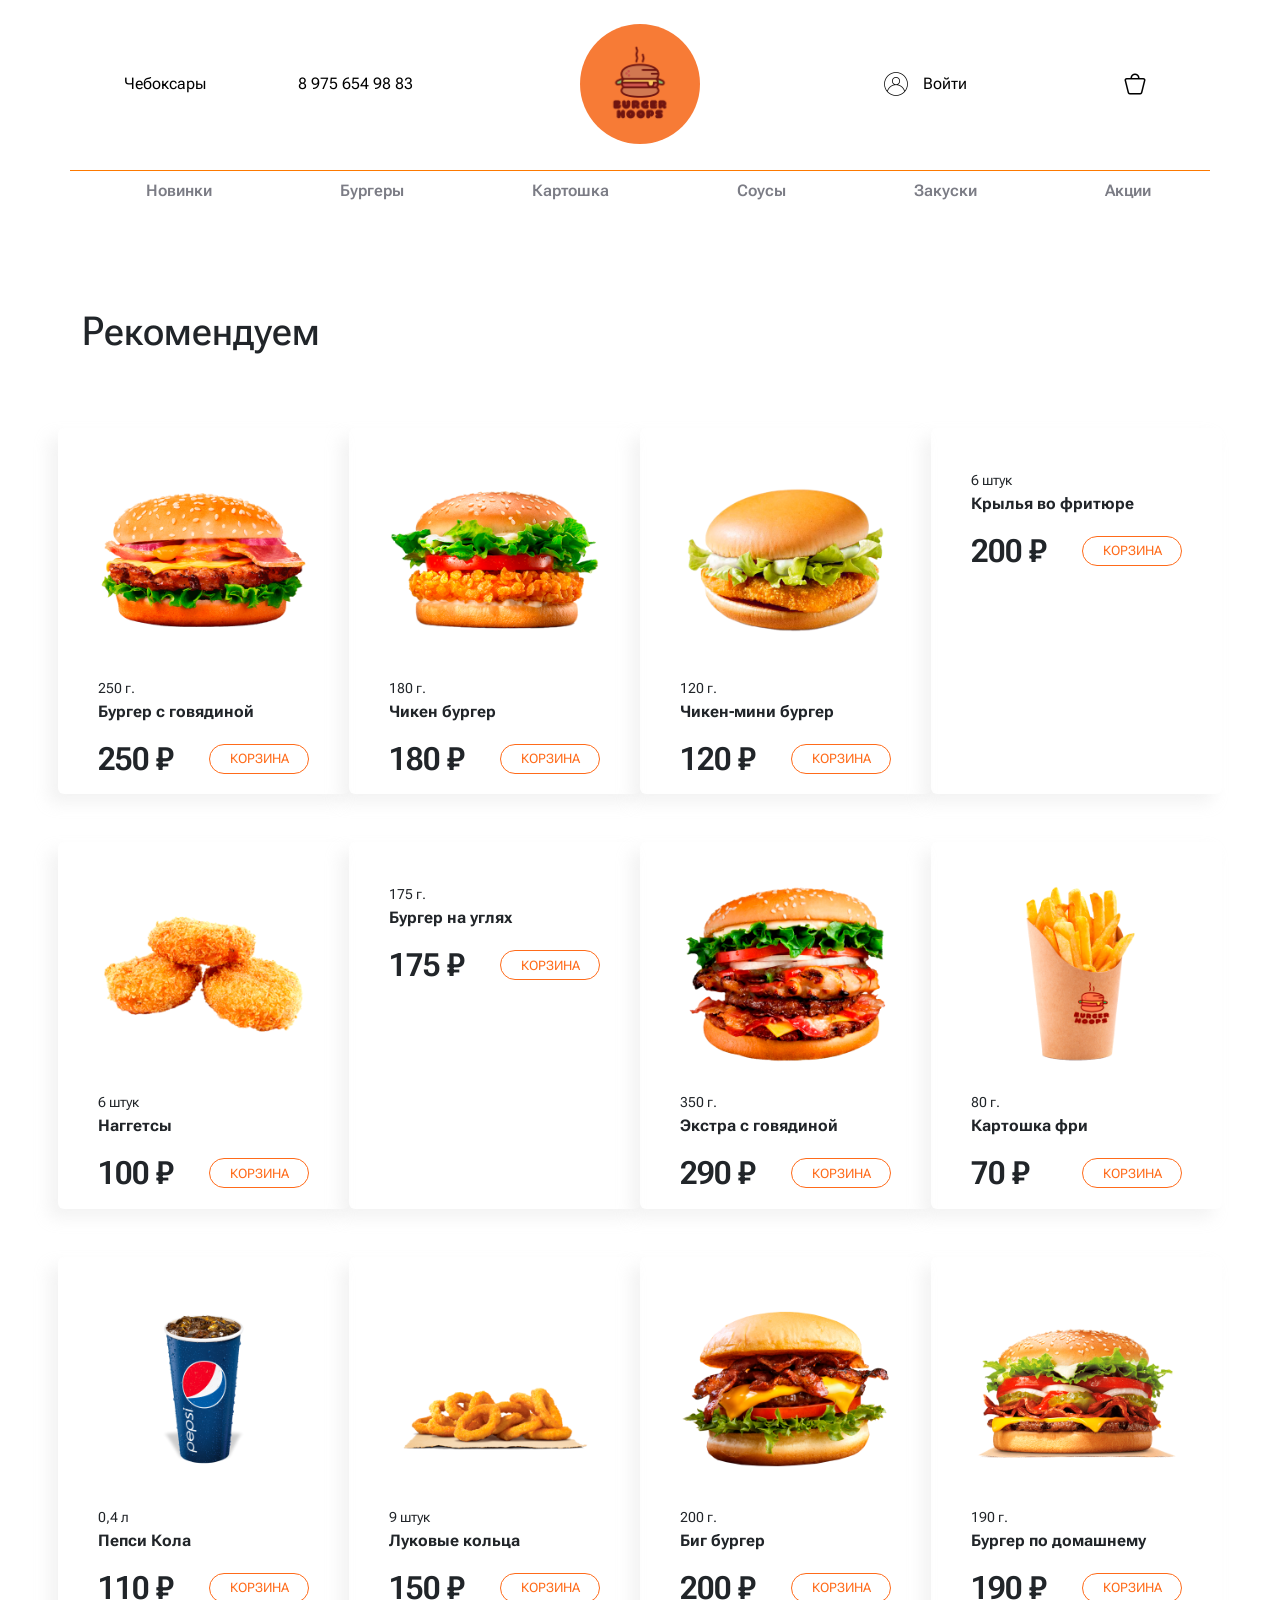
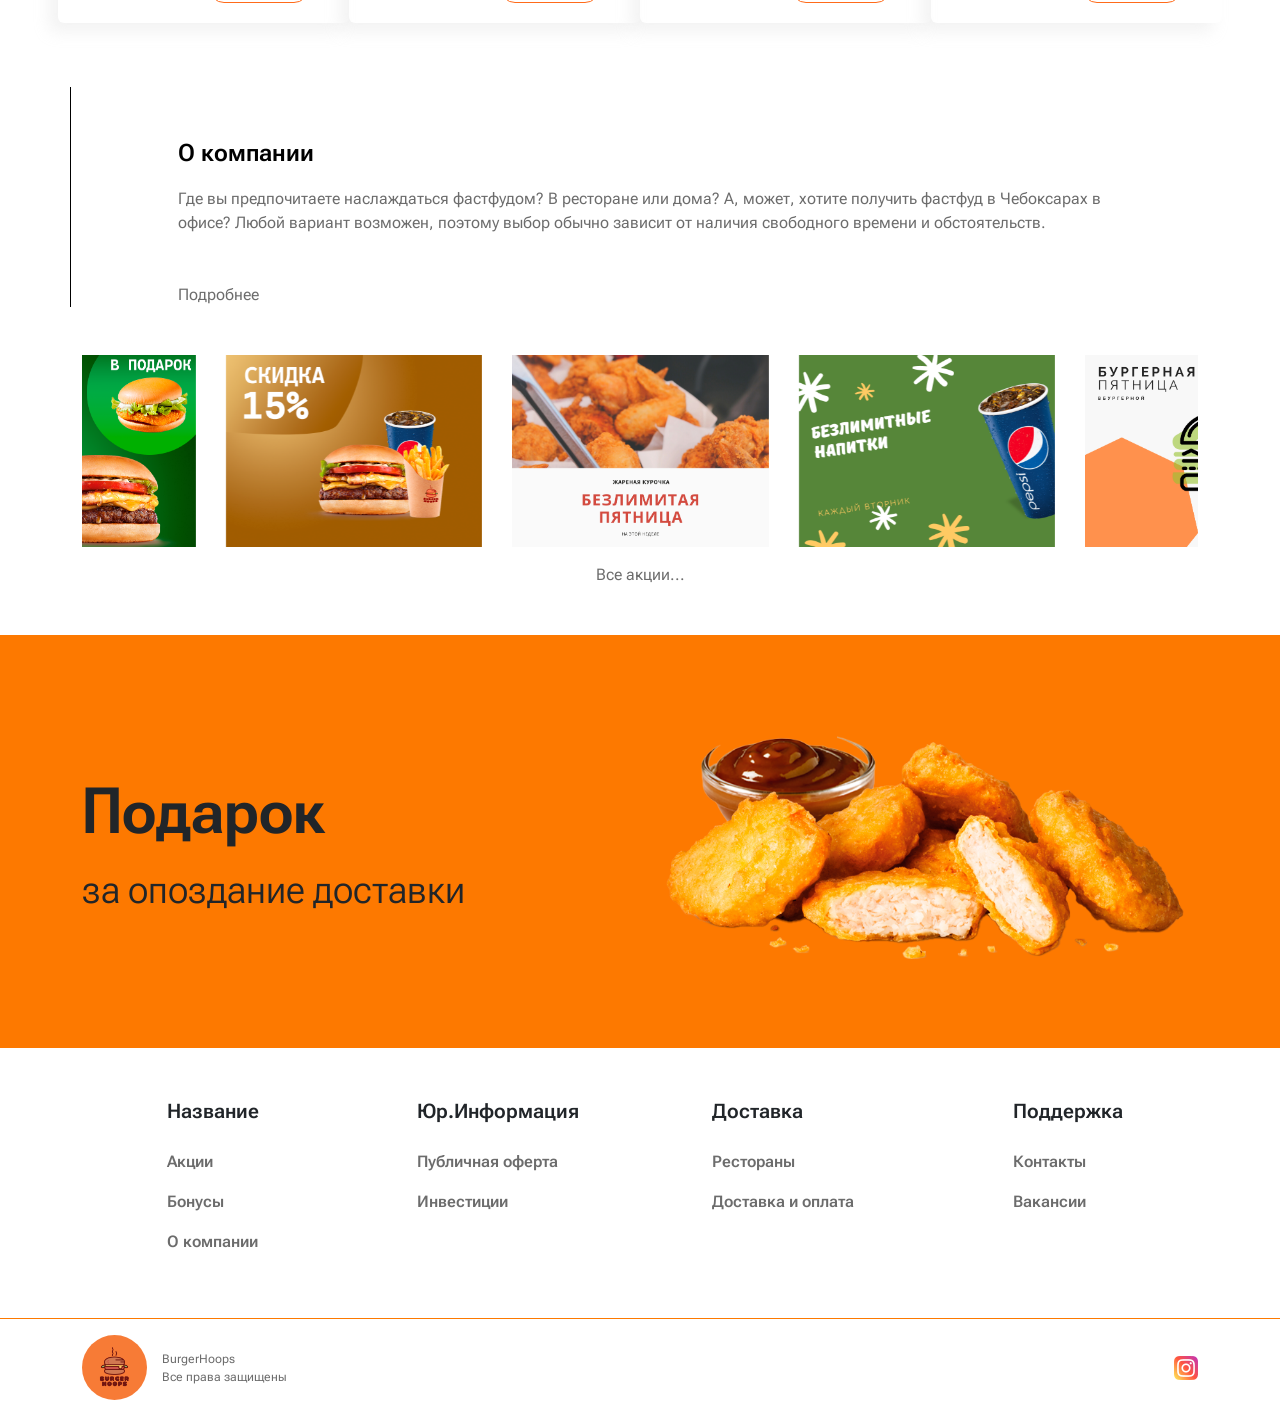
==== index.html @ cc615920 "Add files via upload" ====
<!DOCTYPE html>
<html lang="ru">
<head>
    <meta charset="UTF-8">
    <meta http-equiv="X-UA-Compatible" content="IE=edge">
    <link rel="icon" href="img/favicon.ico" type="image/x-icon">
    <meta name="viewport" content="width=device-width, initial-scale=1.0">
    <link href="https://cdn.jsdelivr.net/npm/bootstrap@5.0.1/dist/css/bootstrap.min.css" rel="stylesheet"> 
    <script src="https://cdn.jsdelivr.net/npm/@popperjs/core@2.9.2/dist/umd/popper.min.js" integrity="sha384-IQsoLXl5PILFhosVNubq5LC7Qb9DXgDA9i+tQ8Zj3iwWAwPtgFTxbJ8NT4GN1R8p" crossorigin="anonymous"></script>
    <script src="https://cdn.jsdelivr.net/npm/bootstrap@5.0.1/dist/js/bootstrap.min.js" integrity="sha384-Atwg2Pkwv9vp0ygtn1JAojH0nYbwNJLPhwyoVbhoPwBhjQPR5VtM2+xf0Uwh9KtT" crossorigin="anonymous"></script> 
    <link rel="stylesheet" href="style/style.css">
    <script defer src="/examples/libs/dragscroll/dragscroll.js"></script>
    <script src="script/script.js"></script>
    <link rel="preconnect" href="https://fonts.googleapis.com">
    <link rel="preconnect" href="https://fonts.gstatic.com" crossorigin>
    <link href="https://fonts.googleapis.com/css2?family=Roboto+Flex:opsz,wdth,wght,GRAD,XTRA,YOPQ,YTAS,YTDE,YTFI,YTLC,YTUC@8..144,60.2,388,-158,456,85,649,-143,664,448,569&display=swap" rel="stylesheet">
    <title>BurgerHoops</title>
</head>
<body>
      <div class="hamburger-menu">
        <input id="menu__toggle" type="checkbox" />
        <label class="menu__btn" for="menu__toggle">
          <span></span>
        </label>
        <ul class="menu__box">
          <li><a class="menu__item vi" href="#" data-bs-toggle="modal" data-bs-target="#exampleModal1">Войти</a></li>
          <li><a class="menu__item mu" href="page/menu.html">Меню</a></li>
          <li><a class="menu__item ai" href="page/stock.html">Акции</a></li>
          <li><a class="menu__item bi" href="page/bonuse.html">Бонусы</a></li>
          <li><a class="menu__item da" href="page/delivery.html">Доставка</a></li>
          <li><a class="menu__item ki" href="page/about.html">О компании</a></li>
        </ul>
      </div>

      <div class="modal fade" id="exampleModal1" tabindex="-1" aria-hidden="true">
        <div class="modal-dialog modal-dialog-centered">
          <div class="modal-content">
            <div class="modal-header">
              <button type="button" class="btn-close" data-bs-dismiss="modal" aria-label="Close"></button>
            </div>
            <div class="modal-body">
              <div style="text-align: center; padding-bottom: 3%;"><span style="font-size: 26px; font-weight: bold;">Укажи номер телефона</span>
              <p style="font-size: 16px; color:#6C6C6C;">Чтобы войти или зарегистрироваться</p></div>
                <div style="display: flex; flex-direction: column; justify-content: flex-start;">
                  <div style="padding-bottom: 3%;"><input type="text" class="form-control" placeholder="Номер телефона">
                  <div class="form-text" style="font-weight: 500; color: rgb(158, 158, 158); text-align: center;">Тебе будет отправлен код подтверждения</div></div>
                  <div style="padding-bottom: 3%;"><input type="text" class="form-control" placeholder="Промокод друга"></div>
                  <div><input type="checkbox" class="form-check-input text-center">
                  <span style="font-size: 12px; color:#6C6C6C;"> Нажимая «Получить код», ты соглашаешься с <a href="#" class="check">Условиями использования,</a><br>
                  <a href="#" class="check"> Правилами обработки персональных данных</a> и<a href="#" class="check"> Условиями программы<br> лояльности</a></span></div>
                </div>
            </div>
            <div class="modal-footer">
              <button class="auth__button">Получить код</button>
            </div>
          </div>
        </div>
      </div>

      <div class="container h-menu">
        <div class="row align-items-center">
          <div class="col-lg-2 h-lg"><span class="h"><a href="#" class="hd-d hd">Чебоксары</a></span></div>
          <div class="col-lg-2 col-1 h-lg"><span class="h hd"><a href="#" style="color:black">8 975 654 98 83</a></span></div>
          <div class="col-lg-4 col-4 h-lg"><img src="img/Лого.png" class="h-logo" alt=""></div>
          <div class="col-lg-2 col-1 h-lg"><div class="icon h"><span class="hd"><a href="#" data-bs-toggle="modal" data-bs-target="#exampleModal" style="color:black">Войти</a></span></div></div>
          <div class="col-lg-2 col-6 h-lg"><div class="cart"><a href="page/cart.html"><img src="img/cart.png" alt="Корзина"></a></div></div>
        </div>
      </div>

      <div class="modal fade" id="exampleModal" tabindex="-1" aria-hidden="true">
        <div class="modal-dialog modal-dialog-centered">
          <div class="modal-content">
            <div class="modal-header">
              <button type="button" class="btn-close" data-bs-dismiss="modal" aria-label="Close"></button>
            </div>
            <div class="modal-body">
              <div style="text-align: center; padding-bottom: 3%;"><span style="font-size: 26px; font-weight: bold;">Укажи номер телефона</span>
              <p style="font-size: 16px; color:#6C6C6C;">Чтобы войти или зарегистрироваться</p></div>
                <div style="display: flex; flex-direction: column; justify-content: flex-start;">
                  <div style="padding-bottom: 3%;"><input type="text" class="form-control" placeholder="Номер телефона">
                  <div class="form-text" style="font-weight: 500; color: rgb(158, 158, 158); text-align: center;">Тебе будет отправлен код подтверждения</div></div>
                  <div style="padding-bottom: 3%;"><input type="text" class="form-control" placeholder="Промокод друга"></div>
                  <div class="checkbox"><input type="checkbox" class="form-check-input text-center">
                  <span style="font-size: 12px; color:#6C6C6C;"> Нажимая «Получить код», ты соглашаешься с <a href="#" class="check">Условиями использования,</a><br>
                  <a href="#" class="check"> Правилами обработки персональных данных</a> и<a href="#" class="check"> Условиями программы<br> лояльности</a></span></div>
                </div>
            </div>
            <div class="modal-footer">
              <button class="auth__button">Получить код</button>
            </div>
          </div>
        </div>
      </div>

      <div class="container ">
        <div class="nav-scroller">
          <nav class="nav-scroller__items dragscroll">
            <a class="nav-scroller__item" href="page/menu.html"><span class="nvig-menu">Новинки</span></a>
            <a class="nav-scroller__item" href="page/burgers.html"><span class="nvig-menu">Бургеры</span></a>
            <a class="nav-scroller__item" href="page/potato.html"><span class="nvig-menu">Картошка</span></a>
            <a class="nav-scroller__item" href="#"><span class="nvig-menu">Соусы</span></a>
            <a class="nav-scroller__item" href="page/snacks.html"><span class="nvig-menu">Закуски</span></a>
            <a class="nav-scroller__item" href="page/stock.html"><span class="nvig-menu">Акции</span></a>
            <a class="nav-scroller__item" href="page/bonuse.html"><span class="nvig-menu">Бонусы</span></a>
          </nav>
        </div>
      </div>

      <div class="container-fluid pt-5">
        <div class="owl-carousel owl-theme">
          <div class="item"><img src="img/слайдер1.png" alt=""></div>
          <div class="item"><img src="img/слайдер2.png" alt=""></div>
          <div class="item"><img src="img/слайдер3.png" alt=""></div>
        </div>
      </div>

      <div class="container pt-5">
        <div class="row">
          <div class="col-lg-12"><h1>Рекомендуем</h1></div>  
        </div>
      </div>
      
      <div class="container">
        <div class="row">
            <div class="container my-5 py-3">
                <div class="row g-lg-5 g-md-5 g-sm-5 g-5">
                    <div class="col-xl-3 col-lg-4 col-md-6 col-sm-6 sh rounded">
                        <div class="p-3 bg-white w-100 h-100">
                            <img src="img/бургер2.png" class="img-menu" alt="">
                            <div>
                              <div>
                                <span class="card-weight">250 г.</span>
                                <p class="card-name">Бургер с говядиной</p>
                              </div>
                              <div class="card-footer-pc">
                                <div><h2 class="card-price">250 ₽</h2></div>
                                <div><button class="basic__button">Корзина</button></div>
                              </div>
                            </div>
                        </div>
                    </div>
                    <div class="col-xl-3 col-lg-4 col-md-6 col-sm-6 sh rounded">
                        <div class="p-3 bg-white w-100 h-100">
                            <img src="img/бургер3.png" class="img-menu" alt="">
                            <div>
                              <div>
                                <span class="card-weight">180 г.</span>
                                <p class="card-name">Чикен бургер</p>
                              </div>
                              <div class="card-footer-pc">
                                <div><h2 class="card-price">180 ₽</h2></div>
                                <div><button class="basic__button">Корзина</button></div>
                              </div>
                            </div>
                        </div>
                    </div>
                    <div class="col-xl-3 col-lg-4 col-md-6 col-sm-6 sh rounded">
                        <div class="p-3 bg-white w-100 h-100">
                            <img src="img/бургер5.png" class="img-menu" alt="">
                            <div>
                              <div>
                                <span class="card-weight">120 г.</span>
                                <p class="card-name">Чикен-мини бургер</p>
                              </div>
                              <div class="card-footer-pc">
                                <div><h2 class="card-price">120 ₽</h2></div>
                                <div><button class="basic__button">Корзина</button></div>
                              </div>
                            </div>
                        </div>
                    </div>
                    <div class="col-xl-3 col-lg-4 col-md-6 col-sm-6 sh rounded">
                      <div class="p-3 bg-white w-100 h-100">
                          <img src="img/курица.png" class="img-menu" alt="">
                          <div>
                            <div>
                              <span class="card-weight">6 штук</span>
                              <p class="card-name">Крылья во фритюре</p>
                            </div>
                            <div class="card-footer-pc">
                              <div><h2 class="card-price">200 ₽</h2></div>
                              <div><button class="basic__button">Корзина</button></div>
                            </div>
                          </div>
                      </div>
                    </div>
                    <div class="col-xl-3 col-lg-4 col-md-6 col-sm-6 sh rounded">
                      <div class="p-3 bg-white w-100 h-100">
                          <img src="img/наггетсы.png" class="img-menu" alt="">
                          <div>
                            <div>
                              <span class="card-weight">6 штук</span>
                              <p class="card-name">Наггетсы</p>
                            </div>
                            <div class="card-footer-pc">
                              <div><h2 class="card-price">100 ₽</h2></div>
                              <div><button class="basic__button">Корзина</button></div>
                            </div>
                          </div>
                      </div>
                    </div>
                    <div class="col-xl-3 col-lg-4 col-md-6 col-sm-6 sh rounded">
                      <div class="p-3 bg-white w-100 h-100">
                          <img src="img/бургер4.png" class="img-menu" alt="">
                          <div>
                            <div>
                              <span class="card-weight">175 г.</span>
                              <p class="card-name">Бургер на углях</p>
                            </div>
                            <div class="card-footer-pc">
                              <div><h2 class="card-price">175 ₽</h2></div>
                              <div><button class="basic__button">Корзина</button></div>
                            </div>
                          </div>
                      </div>
                    </div>
                    <div class="col-xl-3 col-lg-4 col-md-6 col-sm-6 sh rounded">
                      <div class="p-3 bg-white w-100 h-100">
                          <img src="img/бургер.png" class="img-menu" alt="">
                          <div>
                            <div>
                              <span class="card-weight">350 г.</span>
                              <p class="card-name">Экстра с говядиной</p>
                            </div>
                            <div class="card-footer-pc">
                              <div><h2 class="card-price">290 ₽</h2></div>
                              <div><button class="basic__button">Корзина</button></div>
                            </div>
                          </div>
                      </div>
                    </div>
                    <div class="col-xl-3 col-lg-4 col-md-6 col-sm-6 sh rounded">
                      <div class="p-3 bg-white w-100 h-100">
                          <img src="img/Картошкафри.png" class="img-menu" alt="">
                          <div>
                            <div>
                              <span class="card-weight">80 г.</span>
                              <p class="card-name">Картошка фри</p>
                            </div>
                            <div class="card-footer-pc">
                              <div><h2 class="card-price">70 ₽</h2></div>
                              <div><button class="basic__button">Корзина</button></div>
                            </div>
                          </div>
                      </div>
                    </div>
                    <div class="col-xl-3 col-lg-4 col-md-6 col-sm-6 sh rounded">
                      <div class="p-3 bg-white w-100 h-100">
                          <img src="img/Пепси.png" class="img-menu" alt= "">
                          <div>
                            <div>
                              <span class="card-weight">0,4 л</span>
                              <p class="card-name">Пепси Кола</p>
                            </div>
                            <div class="card-footer-pc">
                              <div><h2 class="card-price">110 ₽</h2></div>
                              <div><button class="basic__button">Корзина</button></div>
                            </div>
                          </div>
                      </div>
                    </div>
                    <div class="col-xl-3 col-lg-4 col-md-6 col-sm-6 sh rounded">
                      <div class="p-3 bg-white w-100 h-100">
                          <img src="img/Кольца.png" class="img-menu" alt="">
                          <div>
                            <div>
                              <span class="card-weight">9 штук</span>
                              <p class="card-name">Луковые кольца</p>
                            </div>
                            <div class="card-footer-pc">
                              <div><h2 class="card-price">150 ₽</h2></div>
                              <div><button class="basic__button">Корзина</button></div>
                            </div>
                          </div>
                      </div>
                    </div>
                    <div class="col-xl-3 col-lg-4 col-md-6 col-sm-6 sh rounded">
                      <div class="p-3 bg-white w-100 h-100">
                          <img src="img/Бургер7.png" class="img-menu" alt="">
                          <div>
                            <div>
                              <span class="card-weight">200 г.</span>
                              <p class="card-name">Биг бургер</p>
                            </div>
                            <div class="card-footer-pc">
                              <div><h2 class="card-price">200 ₽</h2></div>
                              <div><button class="basic__button">Корзина</button></div>
                            </div>
                          </div>
                      </div>
                    </div>
                    <div class="col-xl-3 col-lg-4 col-md-6 col-sm-6 sh rounded">
                      <div class="p-3 bg-white w-100 h-100">
                          <img src="img/Бургер6.png" class="img-menu" alt="">
                          <div>
                            <div>
                              <span class="card-weight">190 г.</span>
                              <p class="card-name">Бургер по домашнему</p>
                            </div>
                            <div class="card-footer-pc">
                              <div><h2 class="card-price">190 ₽</h2></div>
                              <div><button class="basic__button">Корзина</button></div>
                            </div>
                          </div>
                      </div>
                    </div>
                </div>
            </div>
        </div>
      </div>

      <div class="container pt-5 abl">
        <div class="row justify-content-center">
          <div class="col-lg-10 textbox" id="mytext">
            <p class="aboudhead">О компании</p>
            <p class="aboutus">Где вы предпочитаете наслаждаться фастфудом? В ресторане или дома? А, может, хотите получить фастфуд в Чебоксарах в офисе? 
            Любой вариант возможен, поэтому выбор обычно зависит от наличия свободного времени и обстоятельств.</p>
            
            <p class="aboutus">Всегда, когда нужно быстро доставить фастфуд домой или на рабочее место, организовать дружеские посиделки — придет на помощь BurgerHoops. 
            Наша сеть ресторанов покорила уже многие города и страны.</p>

            <p class="aboudhead">Сделать заказ в Чебоксарах – легко вместе с BurgerHoops</p>
            <p class="aboutus">Как оформить заказ? Схема простая:</p>
            <ul class="aboutus">
              <li>Добавить блюдо в корзину нажатием на кнопку «Хочу».</li>
              <li>Выбрать в корзине вариант доставки.</li>
              <li>Выбрать способ оплаты.</li>
              <li>Ввести промокод (при наличии).</li>
              <li>Добавить контактную информацию.</li>
            </ul>
            <p class="aboutus">После отправки заказа на номер гостя поступит смс-сообщение с подтверждением. В нем указывают время приезда курьера по адресу. Если у операторов возникают вопросы, они перезвонят для их уточнения.</p>

            <p class="aboudhead">Преимущества «BurgerHoops» в Чебоксарах</p>
            <p class="aboutus">Делая заказ у нас, вы получаете ряд преимуществ:</p>
            <ul class="aboutus">
            <li>Опытные повара – мы проводим обучение персонала. Повара осваивают технологию приготовления по рецептам нашего заведения, проходят практику под руководством наставника.</li>
            <li>Отбор продуктов – мы выбираем хорошие ингредиенты, которые позволяют готовить вкусные бургеры. Чтобы получить гарантию качества поставляемых продуктов, мы внимательно отбираем поставщиков.</li>  
            <li>Скорость работы – мы быстро обрабатываем заказ и столь же оперативно его привозим по адресу. Доставка в Чебоксарах оперативная, потому что курьеры стараются не задерживаться в пути. Мы не исключаем сложности на дорогах и форс-мажоры, но в большинстве случаев заказ клиенту мы привозим быстро.</li>
            <li>Преимущества стимулируют спрос. Клиенты, которые впервые делают заказ у нас, сразу оценивают выгоду от сотрудничества и возвращаются снова.</li>
            
            </ul>    
            <p class="aboudhead">Вопросы и ответы</p>
                    <p class="aboutus" style="padding-left: 3%;"> 1. Сколько стоит доставка по городу?</p>
              
                    <p class="aboutus">Стоимость доставки от 100 до 150 рублей (зависит от района). При заказе на 650 рублей, доставка бесплатная.</p>
              
                    <p class="aboutus" style="padding-left: 3%;"> 2. Вы работаете круглосуточно?</p>
              
                    <p class="aboutus">Нет. Мы работаем с 9:00 до 20:00. Принимаем заказы с самовывозом до 20:30.</p>
              
                    <p class="aboutus" style="padding-left: 3%;"> 3. Можно ли забрать заказ самостоятельно?</p>
              
                    <p class="aboutus">Да. Наш адрес: ул. Гражданская д. 105.</p>
              
                    <p class="aboutus" style="padding-left: 3%;"> 4. Как я могу оплатить?</p>
              
                    <p class="aboutus">Наличными, картами банка или онлайн при оформлении заказа на сайте.</p>
          </div>  
          
          <div class="col-lg-10 mt-5">
            <a href="#" onclick="document.getElementById('mytext').classList.add('opened'); return false;">Подробнее</a>
          </div>
        </div>
      </div>

      <div class="container mt-5">
        <div class="owl-carousel owl-theme">
          <div class="item"><img src="img/БЕЗЛИМИТАЯПЯТНИЦА-акция.png" alt=""></div>
          <div class="item"><img src="img/БезлИМИТНЫЕНАПИТКИ-акция.png" alt=""></div>
          <div class="item"><img src="img/Бургернаяпятница-акция.png" alt=""></div>
          <div class="item"><img src="img/Бургер+пепсиакция.png" alt=""></div>
          <div class="item"><img src="img/Колечки+фриакция.png" alt=""></div>
          <div class="item"><img src="img/Припокупке2бургеровподарокакция.png" alt=""></div>
          <div class="item"><img src="img/Комбоакция.png" alt=""></div>
      </div>
      <div class="row justify-content-center pt-3">
        <div class="col-lg-2" style="text-align:center"><a href="page/stock.html">Все акции...</a></div>
      </div>
      </div>

      <div class="container-fluid fluid-lg mt-5">
        <div class="container">
        <div class="row align-items-center">
          <div class="col-lg-6 col-md-8 col-sm-10 col-12 pr-b"><span class="pr-text">Подарок</span><br><span class="pr-desc">за опоздание доставки</span></div>
          <div class="col-lg-6 col-md-4 col-sm-10 col-12 text-center"><a href="#"><img src="img/Подарок.png" alt="Подарок" class="present"></a></div>
        </div>
        </div>
      </div>

      <div class="container mt-5">
        <div class="row row-cols-1 row-cols-sm-2 row-cols-md-2 row-cols-lg-4">
          <div class="ft-top">
            <div><div class="pb-4 footer-txt"><span>Название</span></div><div class="list"><p><a href="page/stock.html">Акции</a></p><p><a href="page/bonuse.html">Бонусы</a></p><p><a href="page/bonuse.html">О компании</a></p></div></div>
          </div>
          <div class="ft-top">
            <div><div class="pb-4 footer-txt"><span>Юр.Информация</span></div><div class="list"><p><a href="#">Публичная оферта</a></p><p><a href="#">Инвестиции</a></p></div></div>
          </div>
          <div class="ft-top">
            <div><div class="pb-4 footer-txt"><span>Доставка</span></div><div class="list"><p><a href="#">Рестораны</a></p><p><a href="page/delivery.html">Доставка и оплата</a></p></div></div>
          </div>
          <div class="ft-top">
            <div><div class="pb-4 footer-txt"><span>Поддержка</span></div><div class="list"><p><a href="#">Контакты</a></p><p><a href="#">Вакансии</a></p></div></div>
          </div>
        </div>
      </div>

      <div class="container-fluid ft mt-5">
        <div class="container py-3">
          <div class="row align-items-center">
            <div class="col-lg-4 col-md-4 col-4 foot"><a href="#"><img src="img/Лого.png" alt="Инстаграм" class="ft-lg"></a><div style="padding-left: 15px; font-size: 12px; color:#6C6C6C;">BurgerHoops<br>Все права защищены</div></div>
            <div class="col-lg-2 col-md-2 col-2 offset-6 offset-md-6 offset-lg-6 d-flex justify-content-end"><a href="#"><img src="img/free-icon-instagram-2111463.png" alt="Инстаграм"></a></div>
          </div>
        </div>
      </div>

      <script src="js/jquery-3.4.1.min.js"></script>
      <script src="js/owl.carousel.min.js"></script>
      <!-- <script src="script/main.js"></script> -->
      <script src="script/script1.js"></script>
</body>
</html>
---- style/style.css ----
@import url(menu.css);
@import url(owl.carousel.min.css);
@import url(owl.theme.default.min.css);
@import url(style1.css);

body{
  font-family: 'Roboto Flex', sans-serif;
}

body::-webkit-scrollbar {
  width: 10px; /* ширина scrollbar */
}

body::-webkit-scrollbar-track {
  background-color: #e4e4e4; /* цвет дорожки */
  border-radius: 100px;
}

body::-webkit-scrollbar-thumb {
  background-color: #d4aa70; /* цвет плашки */
  border-radius: 100px; /* закругления плашки */
}

.form-control:focus {
 
  border-color: rgba(251, 195, 40, 0.8) !important;
  box-shadow: 0 1px 1px rgba(251, 195, 40, 0.075) inset, 0 0 8px rgba(251, 195, 40, 0.6) !important;
}

.form-check-input:focus{
  border-color: rgba(251, 195, 40, 0.8) !important;
  box-shadow: 0 1px 1px rgba(251, 195, 40, 0.075) inset, 0 0 8px rgba(251, 195, 40, 0.6) !important;
}

.checkbox .form-check-input:checked{
  background-color:rgba(251, 195, 40, 0.8) !important;
  border-color: rgba(251, 195, 40, 0.8) !important;
}

a{
  text-decoration: none;
  color:#6C6C6C;
}

a:hover{
  color:#525252;
}

.modal-content{
  background-color: rgb(255, 255, 255);
  border-radius: 30px;
}
.modal-header{
  border-bottom: none;
}
.modal-footer{
  border-top: none;
  display: flex;
  justify-content: center;
}
.check{
  color:red;
  text-decoration: none;
}
.check:hover{
  color:rgb(102, 11, 11);
}

.auth__button {
  width: 236px;
  height: 33px;
  background: #ff6b1a;
  box-shadow: 0 0 20px #ff6b1a;
  border-radius: 5px;
  text-transform: uppercase;
  font-size: 14px;
  color: #fff;
  cursor: pointer;
  border: none;
  margin-top: 40px;
  }

.logo {
  position: absolute;
  right: 0;
  font-size: 1.2rem;
  color: #0e2431;
  display: flex;
  flex-direction: row;
  align-items: center;
}

.icon::before{
  content: "";
  background-image: url(../img/login.png);
  background-size: cover;
  height: 24px;
  width: 24px;
  margin-right: 15px;
  display: inline-block;
  vertical-align: middle;
}

.basic__button {
  min-width: 100px;
  height: 30px;
  color: #ff6b1a;
  background: none;
  border: 1px solid #ff6b1a;
  border-radius: 15px;
  cursor: pointer;
  text-transform: uppercase;
  font-size: 13px;
  }
  .basic__button:hover {
  color: #fff;
  background-color: #ff6b1a;
  }

.basic__button__menu{
  min-width: 200px;
  height: 56px;
  display: flex;
  justify-content: center;
  align-items: center;
  color: #ff6b1a;
  background: none;
  border: 1px solid #ff6b1a;
  border-radius: 28px;
  cursor: pointer;
  text-transform: uppercase;
  font-size: 13px;
}
 
.basic__button__menu:hover {
  color: #fff;
  background-color: #ff6b1a;
  }

.cart {
padding-left: 40px;
}

.hd-d{
  color: black;
  text-decoration: none;
  background:  no-repeat 0 100%;
  background-image: linear-gradient(currentColor, currentColor);
  background-size: 0% 2px;
  transition: background-size .3s ease;
}

.hd-d:hover, .hd-d:focus {
  background-size: 100% 2px;
}

.hd{
  color: black;
  font-size: 16px;
}

.log{
  border-radius: 50%;
  width: 80px;
  height: 80px;
}

.lg{
  margin-right: 300px;
}

.nvig-menu{
  font-size: 16px; 
  color:#7B7C85;
  font-weight: 600;
}

.sh{
  box-shadow: -9px 9px 15px 0px rgb(208 208 208 / 25%)
}

.img-menu{
  width: 100%;
}

.card-weight{
  font-size: 14px;
}

.card-name{
  font-size: 16px; 
  font-weight: bold;
}

.card-footer-pc{
  display: flex; 
  flex-direction: row; 
  justify-content: space-between; 
  align-items: center;
}

.card-price{
  text-align:left; 
  padding: 0; 
  margin: 0; 
  font-weight: 600;
}

.h-m{
  font-size: 14px;
  color: #707070;
}

.h-p{
  font-size: 16px;
  color: black;
  font-weight: 500;
}

.textbox {
  overflow: hidden;
  height: 100px;
}
.opened {
  overflow: auto;
  height: auto;
}
.opened+div {
  display: none;
}

.fluid-lg{
  background-color: #FD7900;
  height: 413px;
  display: flex;
  flex-direction: row;
  justify-content: space-around;
  align-items: center;
}

.abl{
  border-left: 1px solid black;
}

.aboudhead{
  font-size: 24px; 
  color:black;
  font-weight: 600;
}

.aboutus{
  font-size: 16px; 
  color:#6C6C6C;
  font-weight: 400;
}

.pr-text{
  font-size:64px;
  font-weight: 600;
}

.pr-desc{
  font-size:40px
}

.present{
  width: 100%;
}

.footer-txt{
  font-size: 20px;
  font-weight: 600;
}

.list{
  font-size: 16px; 
  color:#6C6C6C;
  font-weight: 600;
}

.ft{
  border-top: 1px solid #FD7900;
}

.ft-lg{
  border-radius: 50%;
  width: 65px;
}

.foot{
  display: flex;
  flex-direction: row;
  align-items: center;
}

.h-lg{
  display: flex;
  justify-content: center;
}

.h-logo{
  width: 120px; 
  border-radius: 50%;
}

.h-menu{
  padding-bottom: 2%;
  border-bottom: 1px solid #FD7900;
}

.cart-h{
  display: flex;
  flex-direction: row;
  align-items: center;
  justify-content: space-around;
  width: 400px;
  height: 200px;
}
.circle{
  background-color: #FD7900;
  border-radius: 50%;
  width: 60px;
  height: 60px;
  display: flex;
  align-items: center;
  justify-content: center;
}
.circle-l{
  border: 2px solid gray;
  border-radius: 50%;
  width: 8px;
  height: 8px;
}

.block{
  display: none;
}

.circle:hover{
  background-color: #b35701;
  transition-duration: .5s;
}

.stock-desc{
  padding: 10px 5px 0 15px;
}

.stock-name{
  font-weight: bold;
}

.stock-subtitle{
  font-size:15px; 
  color: #6C6C6C; 
}

.fluid-bonuse-t{
  background: linear-gradient(180deg, rgba(253, 121, 0, 0) 0%, rgba(253, 121, 0, 0.7) 27.6%, rgba(253, 121, 0, 0) 100%);
  height: 100%;
  display: flex;
  flex-direction: row;
  justify-content: space-around;
  align-items: center;
}

.fluid-bonuse{
  background: linear-gradient(180deg, rgba(253, 121, 0, 0) 0%, rgba(253, 121, 0, 0.7) 51.56%, rgba(253, 121, 0, 0) 97.92%);
  height: 100%;
  display: flex;
  flex-direction: row;
  justify-content: space-around;
  align-items: center;
}

.question{
  font-size:32px; 
  font-weight:600
}

.answer{
  font-size:16px; 
  color: #6C6C6C; 
  font-weight:600
}

.bonuse-h{
  font-size:32px; 
  font-weight:600;
  }
  
.bonuse-m{
  font-size:26px;
}

.bonuse-b{
  font-size:22px;  
}

.nb{
  color:#FD7900;
  font-size: 44px;
  font-weight: bold;
}

.nb-b{
  color:black;
  font-size: 16px;
  font-weight: 600;
}

.dignity{
  font-size: 32px;
}

.dignity-desc{
  font-size: 16px;
  color: #6C6C6C;
  padding-top: 1%;
}

.advnt{
  font-size: 12px;
  color: #6C6C6C;
}

.card-pay{
  font-size: 20px; 
  font-weight: bold;
}

.card-text{
  font-size: 16px;
  color: #6C6C6C;
  font-weight: 400;
}

@media (max-width: 1000px){
  .ft-top{
    padding-bottom: 7%;
    display: flex;
    justify-content: flex-start;
  }
}

@media (max-width: 992px){
  .fluid-bonuse-t{
  background: linear-gradient(180deg, rgba(198, 255, 126, 0.13) 0%, #CFF0A5 22.4%, #BAEC7B 50.52%, #CFF0A5 79.17%, rgba(198, 255, 126, 0.13) 100%);
  height: 650px;
  display: flex;
  flex-direction: row;
  justify-content: space-around;
  align-items: center;
  }

  .bonuse-h{
  font-size:  28px; 
  font-weight:  600;
  }

  .bonuse-m{
  font-size: 22px;
  }

  .bonuse-b{
  font-size: 18px;  
  }

  .bn-t{
    text-align: center;
  }

  .fluid-bonuse{
    background: linear-gradient(180deg, rgba(198, 255, 126, 0.13) 0%, #CFF0A5 22.4%, #BAEC7B 50.52%, #CFF0A5 79.17%, rgba(198, 255, 126, 0.13) 100%);
    height: 100%;
    display: flex;
    flex-direction: row;
    justify-content: space-around;
    align-items: center;
  }

  .question{
    font-size:28px; 
    font-weight:600
  }

  .answer{
    font-size:14px; 
    color: #6C6C6C; 
    font-weight:600
  }
}

@media (min-width: 992px){
  .ft-top{
    display: flex;
    justify-content: center;
  }
}

@media (max-width: 768px){
  .pr-text{
    font-size:58px;
  }
  
  .pr-desc{
    font-size:34px;
  }

  .pr-b{
    padding-bottom: 5%;
  }
}

@media (max-width: 600px) {
  .h-menu{
    padding-bottom: 5%;
    border-bottom: 1px solid #FD7900;
  }

  .h-logo{
    width: 75%; 
    border-radius: 50%;
  }
  
  .ft-top{
    padding-bottom: 7%;
  }
}

@media (max-width:575px){
  .block{
    display: block;
    padding: 3% 0 3% 0;
    border-bottom: 1px solid #FD7900;
  }
}

@media (max-width:576px){
  .cart-load{
    display: none;
  }
}
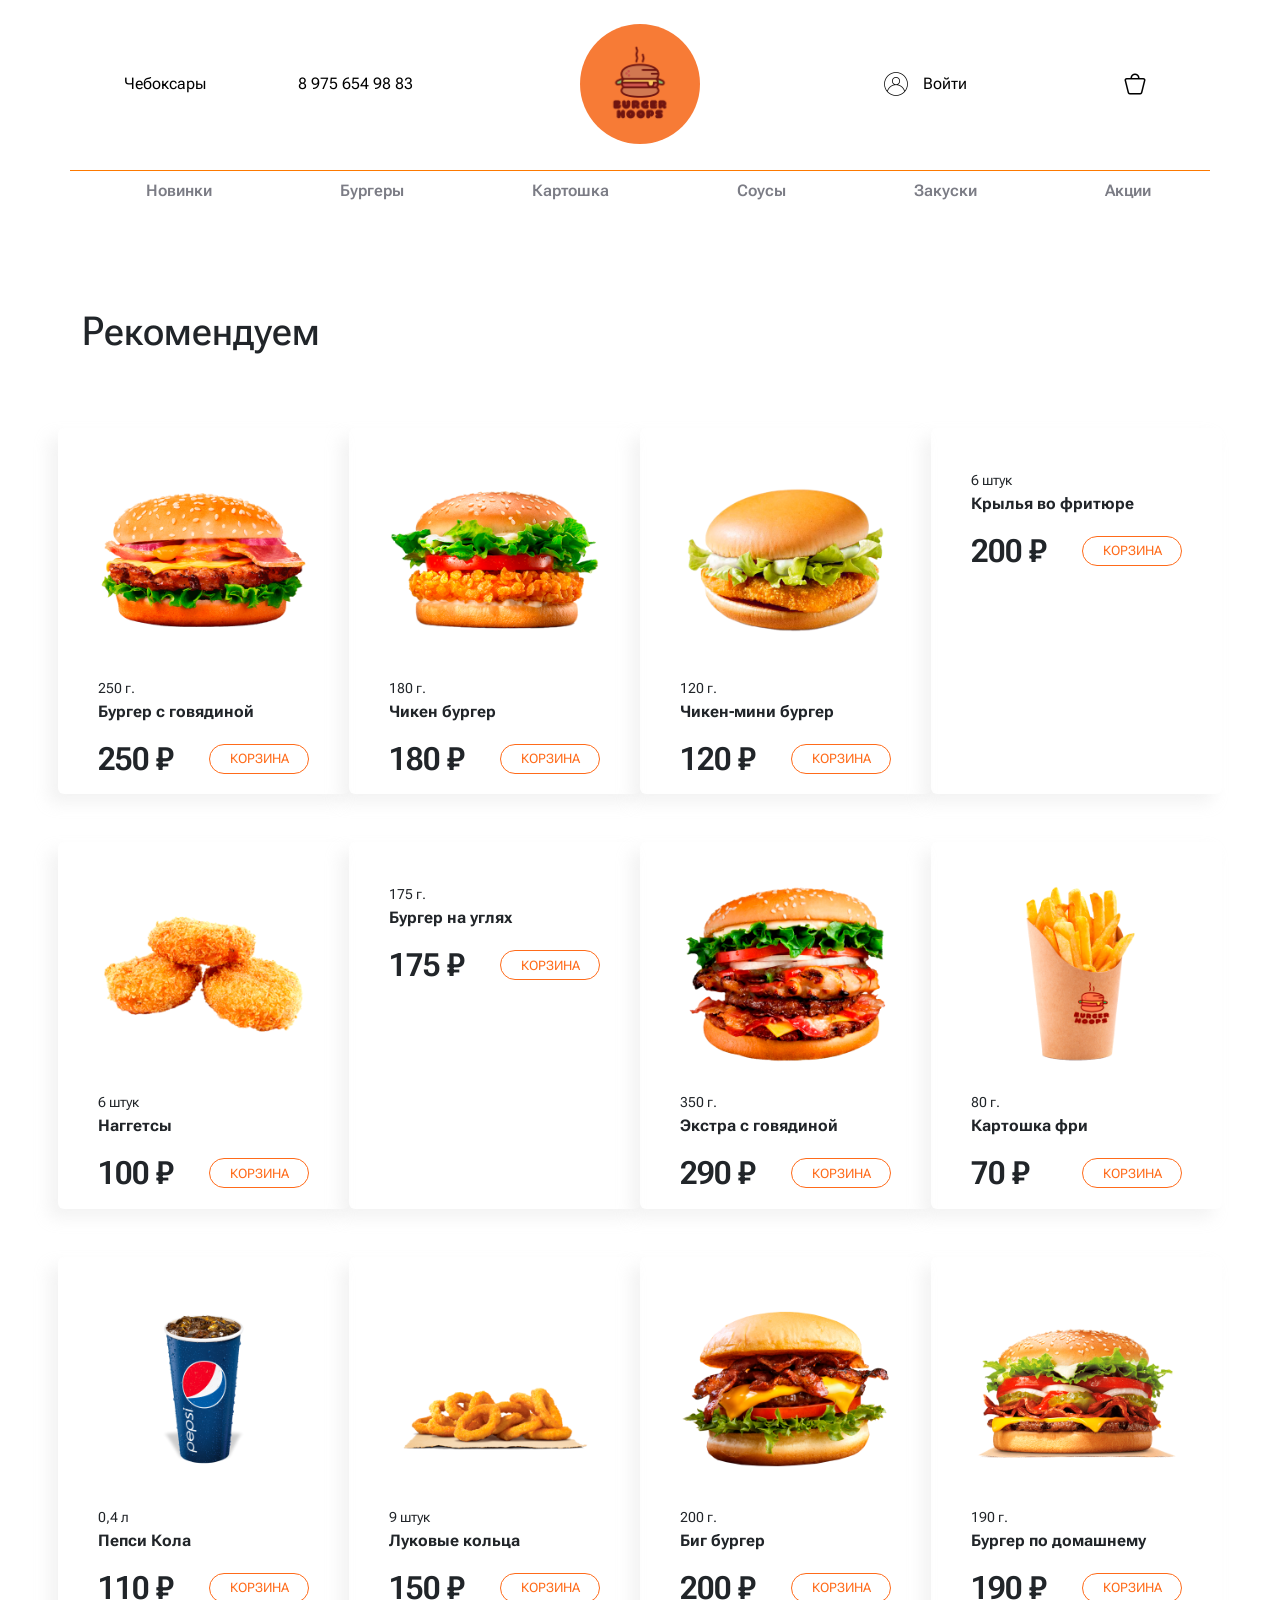
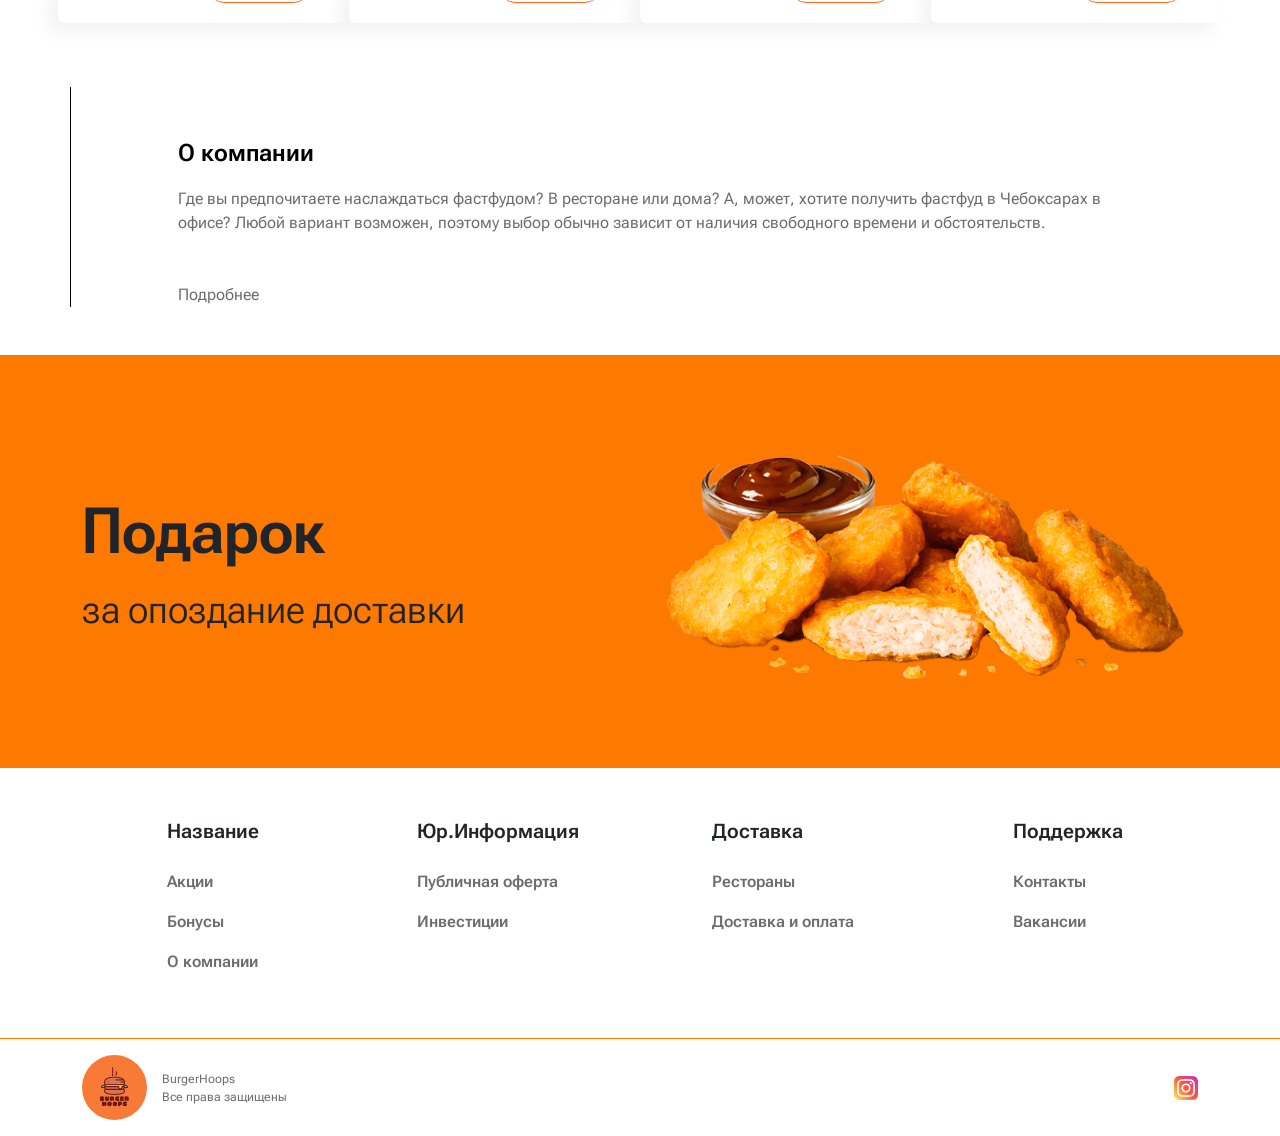
==== commit 1d94a1ee: "Update index.html" ====
--- a/index.html
+++ b/index.html
@@ -363,20 +363,7 @@
         </div>
       </div>
 
-      <div class="container mt-5">
-        <div class="owl-carousel owl-theme">
-          <div class="item"><img src="img/БЕЗЛИМИТАЯПЯТНИЦА-акция.png" alt=""></div>
-          <div class="item"><img src="img/БезлИМИТНЫЕНАПИТКИ-акция.png" alt=""></div>
-          <div class="item"><img src="img/Бургернаяпятница-акция.png" alt=""></div>
-          <div class="item"><img src="img/Бургер+пепсиакция.png" alt=""></div>
-          <div class="item"><img src="img/Колечки+фриакция.png" alt=""></div>
-          <div class="item"><img src="img/Припокупке2бургеровподарокакция.png" alt=""></div>
-          <div class="item"><img src="img/Комбоакция.png" alt=""></div>
-      </div>
-      <div class="row justify-content-center pt-3">
-        <div class="col-lg-2" style="text-align:center"><a href="page/stock.html">Все акции...</a></div>
-      </div>
-      </div>
+      
 
       <div class="container-fluid fluid-lg mt-5">
         <div class="container">
@@ -418,4 +405,4 @@
       <!-- <script src="script/main.js"></script> -->
       <script src="script/script1.js"></script>
 </body>
-</html>+</html>
--- a/style/style.css
+++ b/style/style.css
@@ -444,7 +444,7 @@
 
 @media (max-width: 992px){
   .fluid-bonuse-t{
-  background: linear-gradient(180deg, rgba(198, 255, 126, 0.13) 0%, #CFF0A5 22.4%, #BAEC7B 50.52%, #CFF0A5 79.17%, rgba(198, 255, 126, 0.13) 100%);
+  background: linear-gradient(180deg, rgba(253, 121, 0, 0) 0%, rgba(253, 121, 0, 0.7) 27.6%, rgba(253, 121, 0, 0) 100%);
   height: 650px;
   display: flex;
   flex-direction: row;
@@ -470,7 +470,7 @@
   }
 
   .fluid-bonuse{
-    background: linear-gradient(180deg, rgba(198, 255, 126, 0.13) 0%, #CFF0A5 22.4%, #BAEC7B 50.52%, #CFF0A5 79.17%, rgba(198, 255, 126, 0.13) 100%);
+    background: linear-gradient(180deg, rgba(253, 121, 0, 0) 0%, rgba(253, 121, 0, 0.7) 51.56%, rgba(253, 121, 0, 0) 97.92%);
     height: 100%;
     display: flex;
     flex-direction: row;
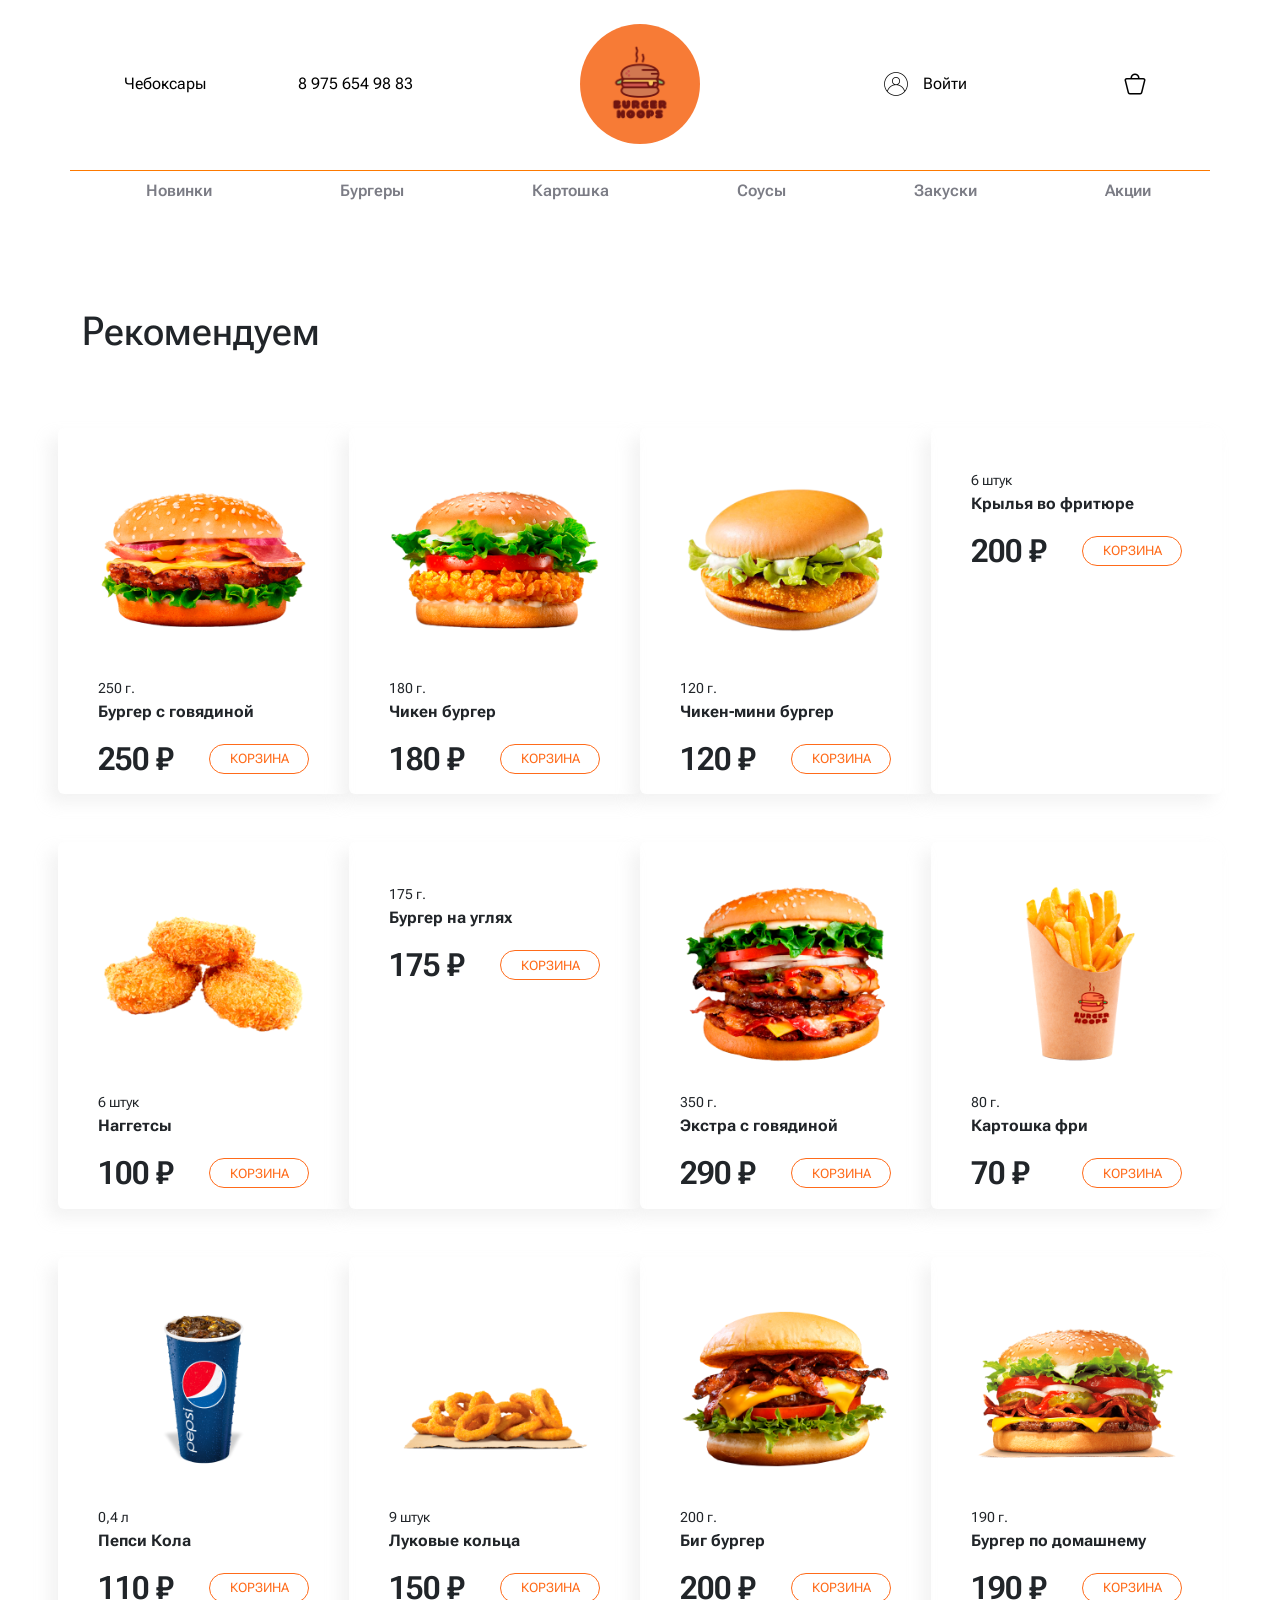
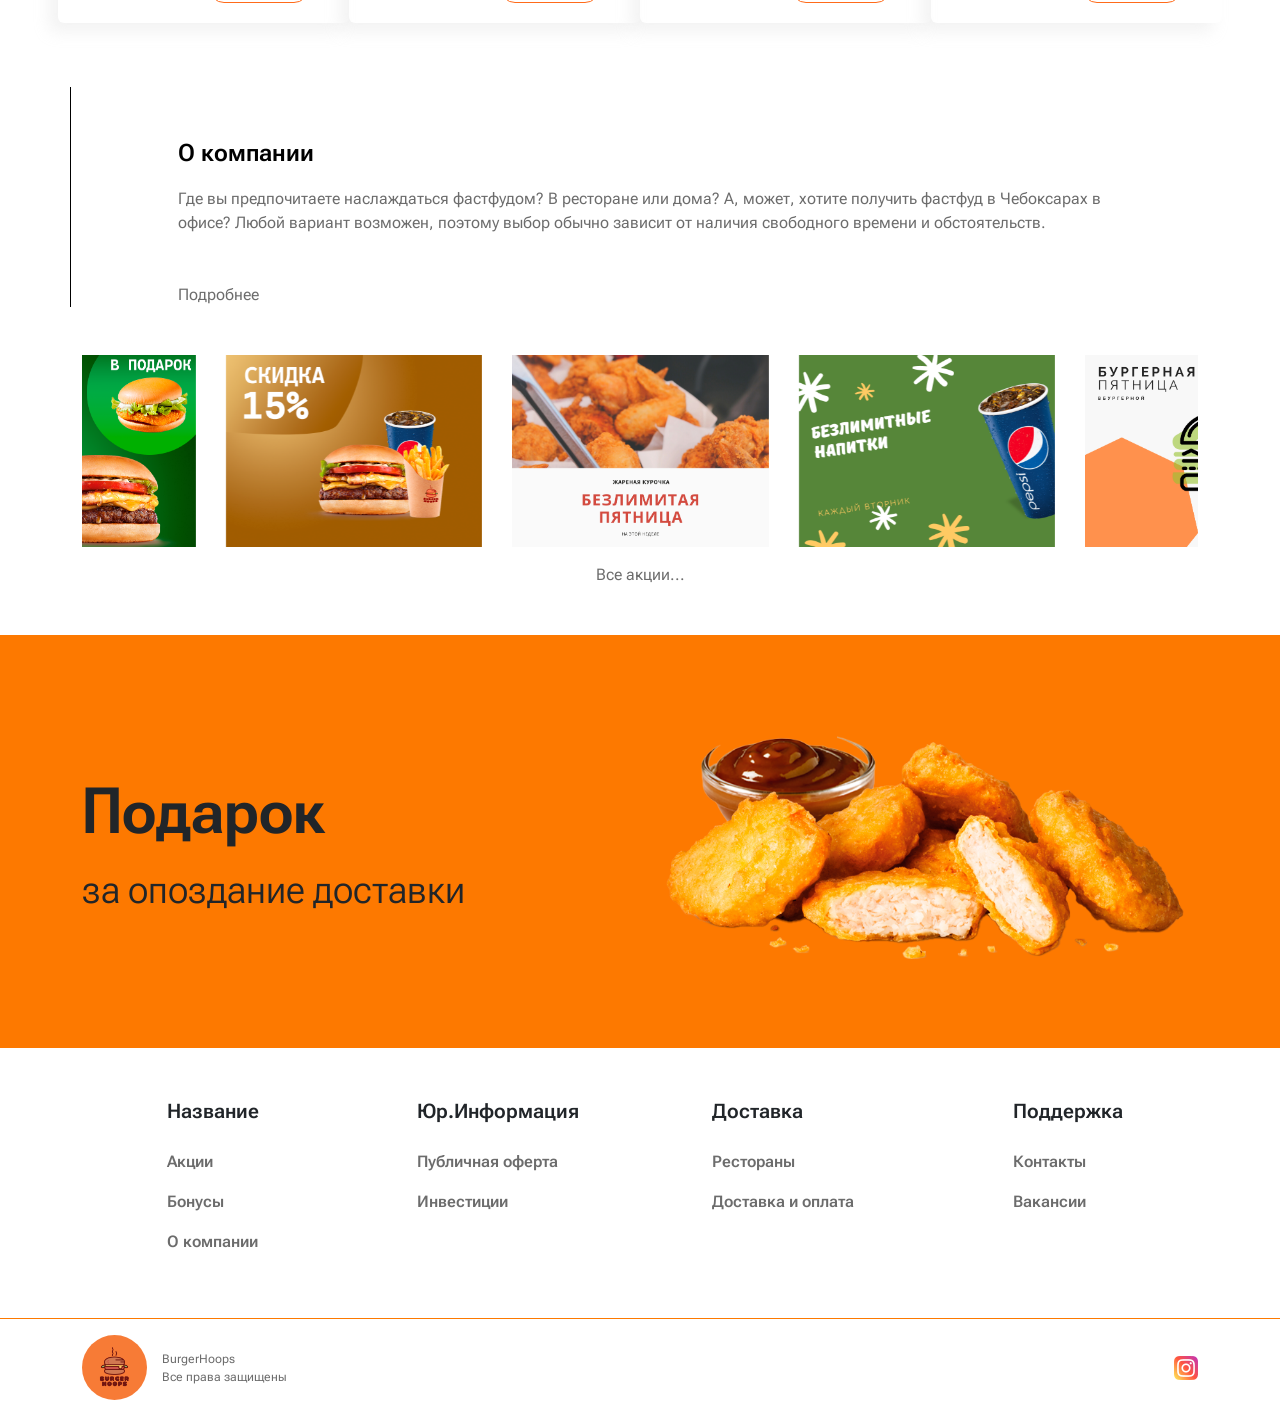
==== commit d62bf850: "Update index.html" ====
--- a/index.html
+++ b/index.html
@@ -363,7 +363,20 @@
         </div>
       </div>
 
-      
+      <div class="container mt-5">
+        <div class="owl-carousel owl-theme">
+          <div class="item"><img src="img/БЕЗЛИМИТАЯПЯТНИЦА-акция.png" alt=""></div>
+          <div class="item"><img src="img/БезлИМИТНЫЕНАПИТКИ-акция.png" alt=""></div>
+          <div class="item"><img src="img/Бургернаяпятница-акция.png" alt=""></div>
+          <div class="item"><img src="img/Бургер+пепсиакция.png" alt=""></div>
+          <div class="item"><img src="img/Колечки+фриакция.png" alt=""></div>
+          <div class="item"><img src="img/Припокупке2бургеровподарокакция.png" alt=""></div>
+          <div class="item"><img src="img/Комбоакция.png" alt=""></div>
+      </div>
+      <div class="row justify-content-center pt-3">
+        <div class="col-lg-2" style="text-align:center"><a href="page/stock.html">Все акции...</a></div>
+      </div>
+      </div>
 
       <div class="container-fluid fluid-lg mt-5">
         <div class="container">
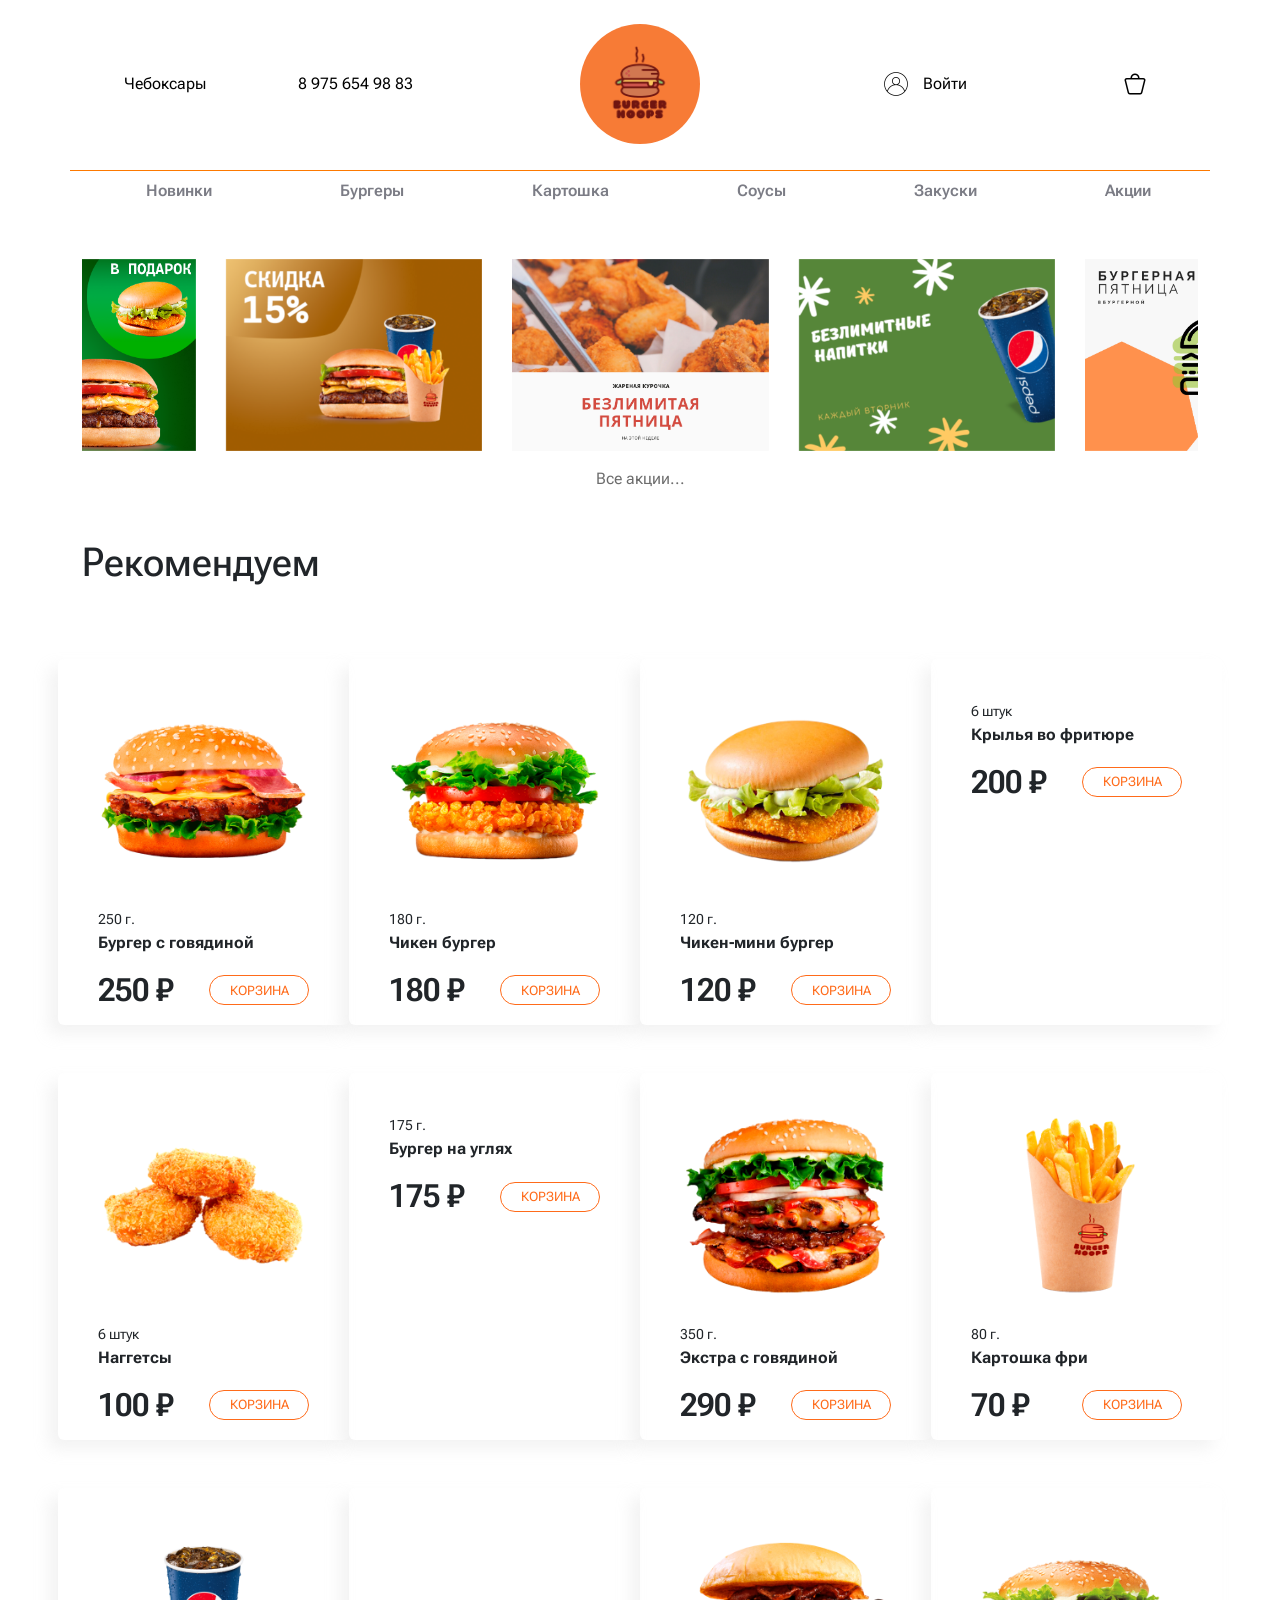
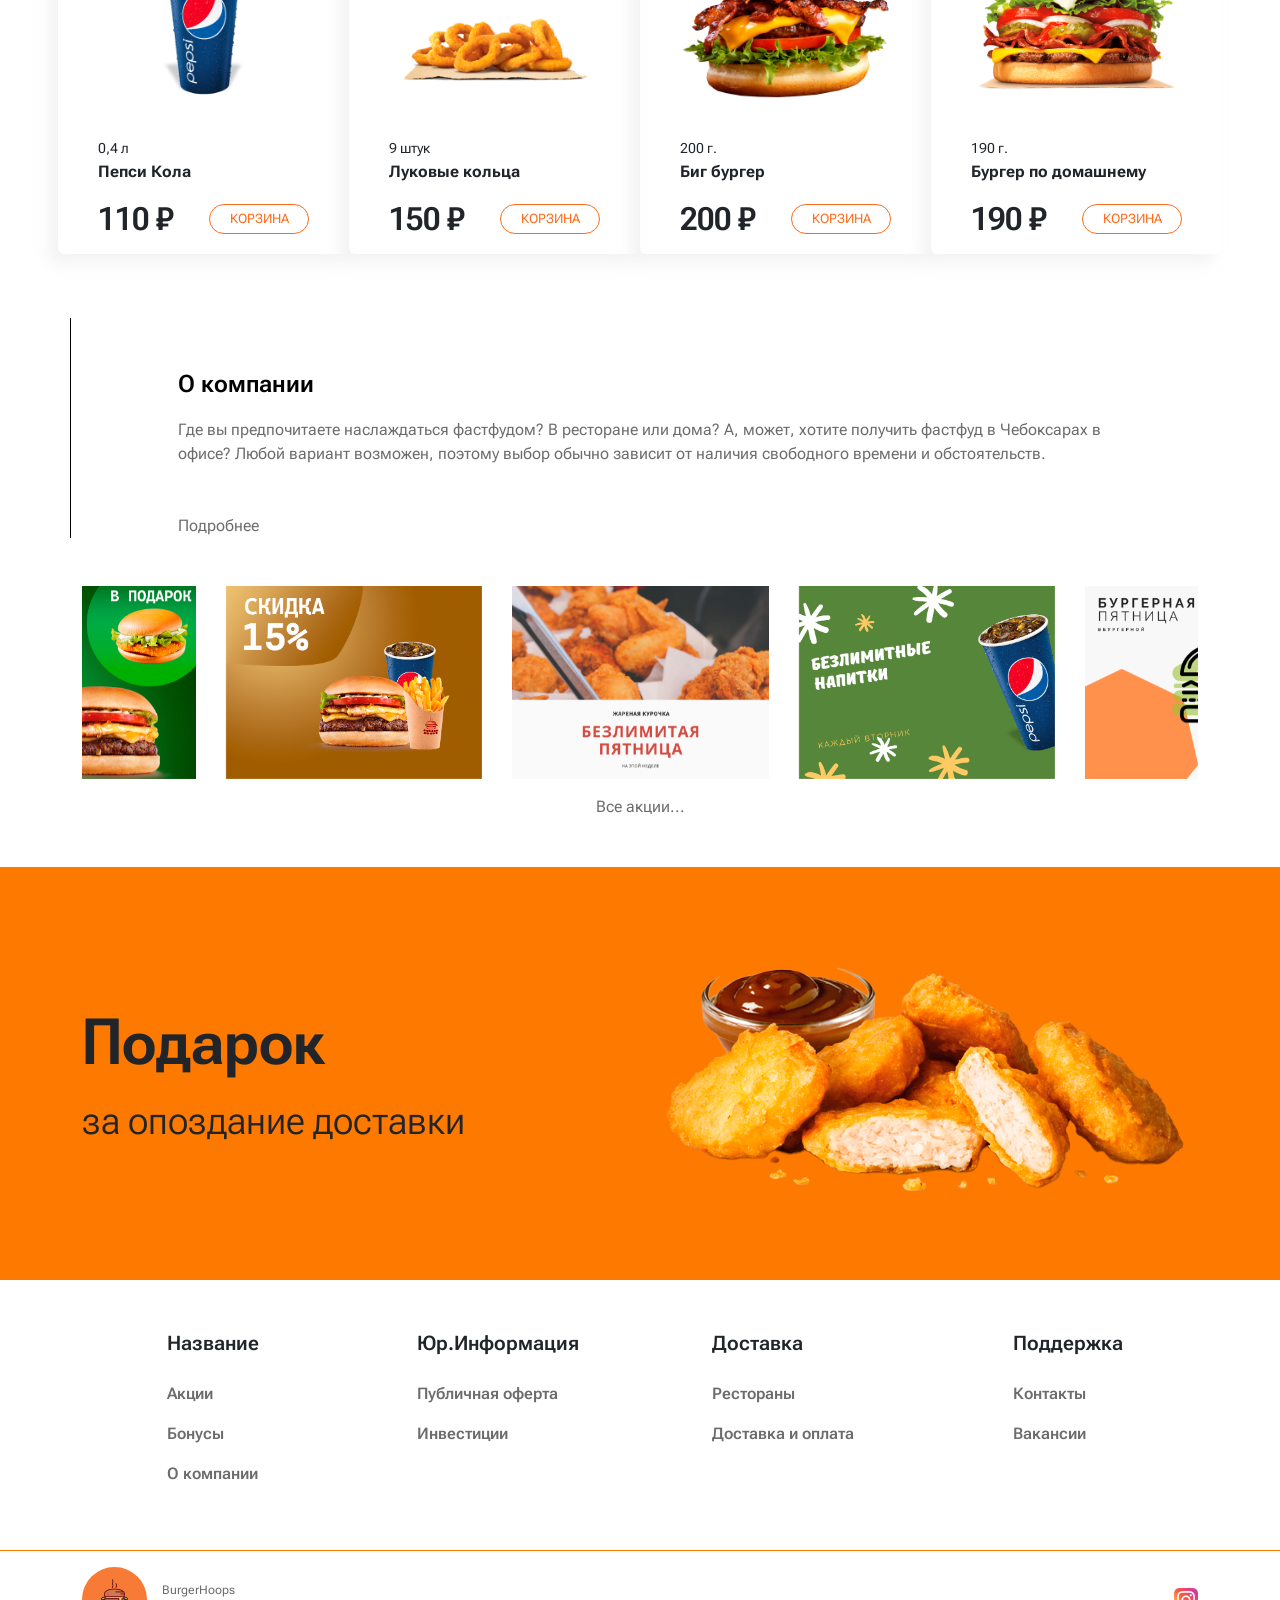
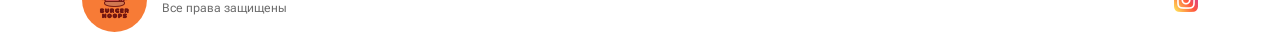
==== commit 6484f5be: "Update index.html" ====
--- a/index.html
+++ b/index.html
@@ -106,12 +106,19 @@
         </div>
       </div>
 
-      <div class="container-fluid pt-5">
+      <div class="container mt-5">
         <div class="owl-carousel owl-theme">
-          <div class="item"><img src="img/слайдер1.png" alt=""></div>
-          <div class="item"><img src="img/слайдер2.png" alt=""></div>
-          <div class="item"><img src="img/слайдер3.png" alt=""></div>
-        </div>
+          <div class="item"><img src="img/БЕЗЛИМИТАЯПЯТНИЦА-акция.png" alt=""></div>
+          <div class="item"><img src="img/БезлИМИТНЫЕНАПИТКИ-акция.png" alt=""></div>
+          <div class="item"><img src="img/Бургернаяпятница-акция.png" alt=""></div>
+          <div class="item"><img src="img/Бургер+пепсиакция.png" alt=""></div>
+          <div class="item"><img src="img/Колечки+фриакция.png" alt=""></div>
+          <div class="item"><img src="img/Припокупке2бургеровподарокакция.png" alt=""></div>
+          <div class="item"><img src="img/Комбоакция.png" alt=""></div>
+      </div>
+      <div class="row justify-content-center pt-3">
+        <div class="col-lg-2" style="text-align:center"><a href="page/stock.html">Все акции...</a></div>
+      </div>
       </div>
 
       <div class="container pt-5">
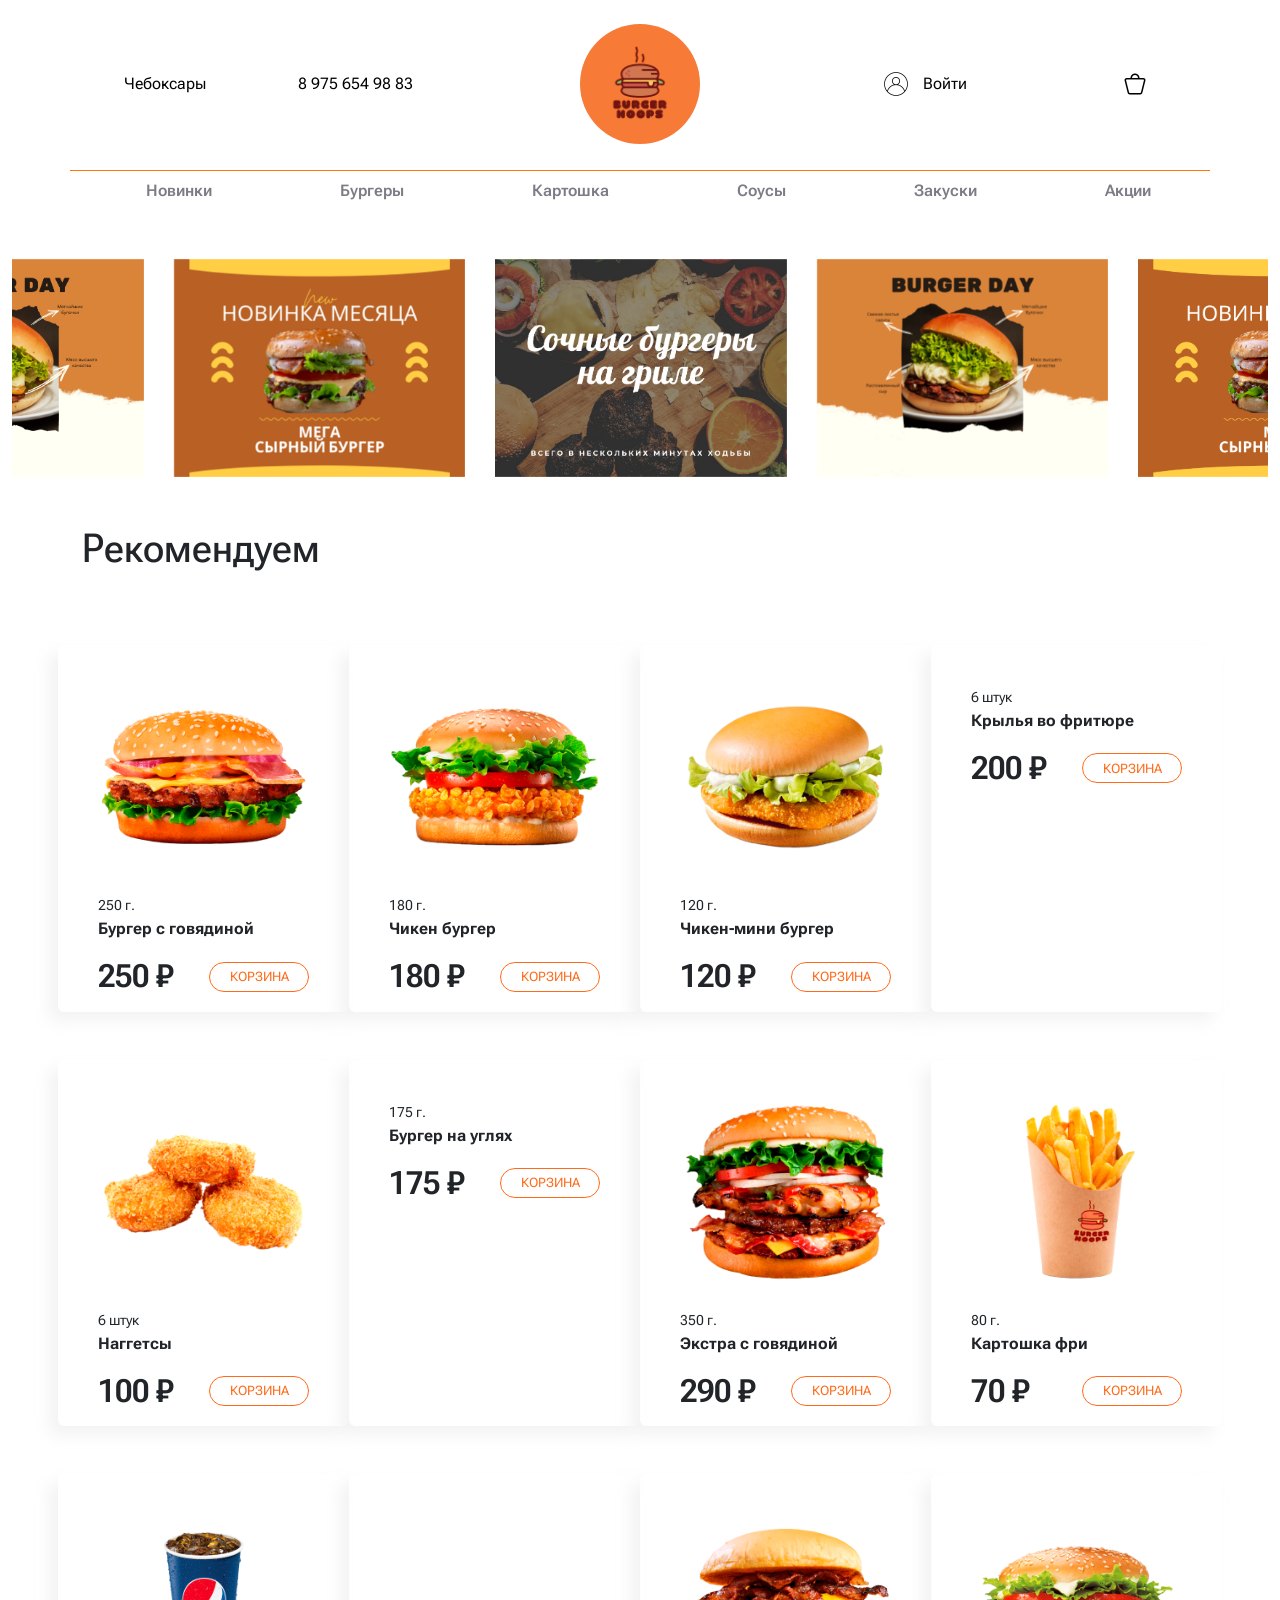
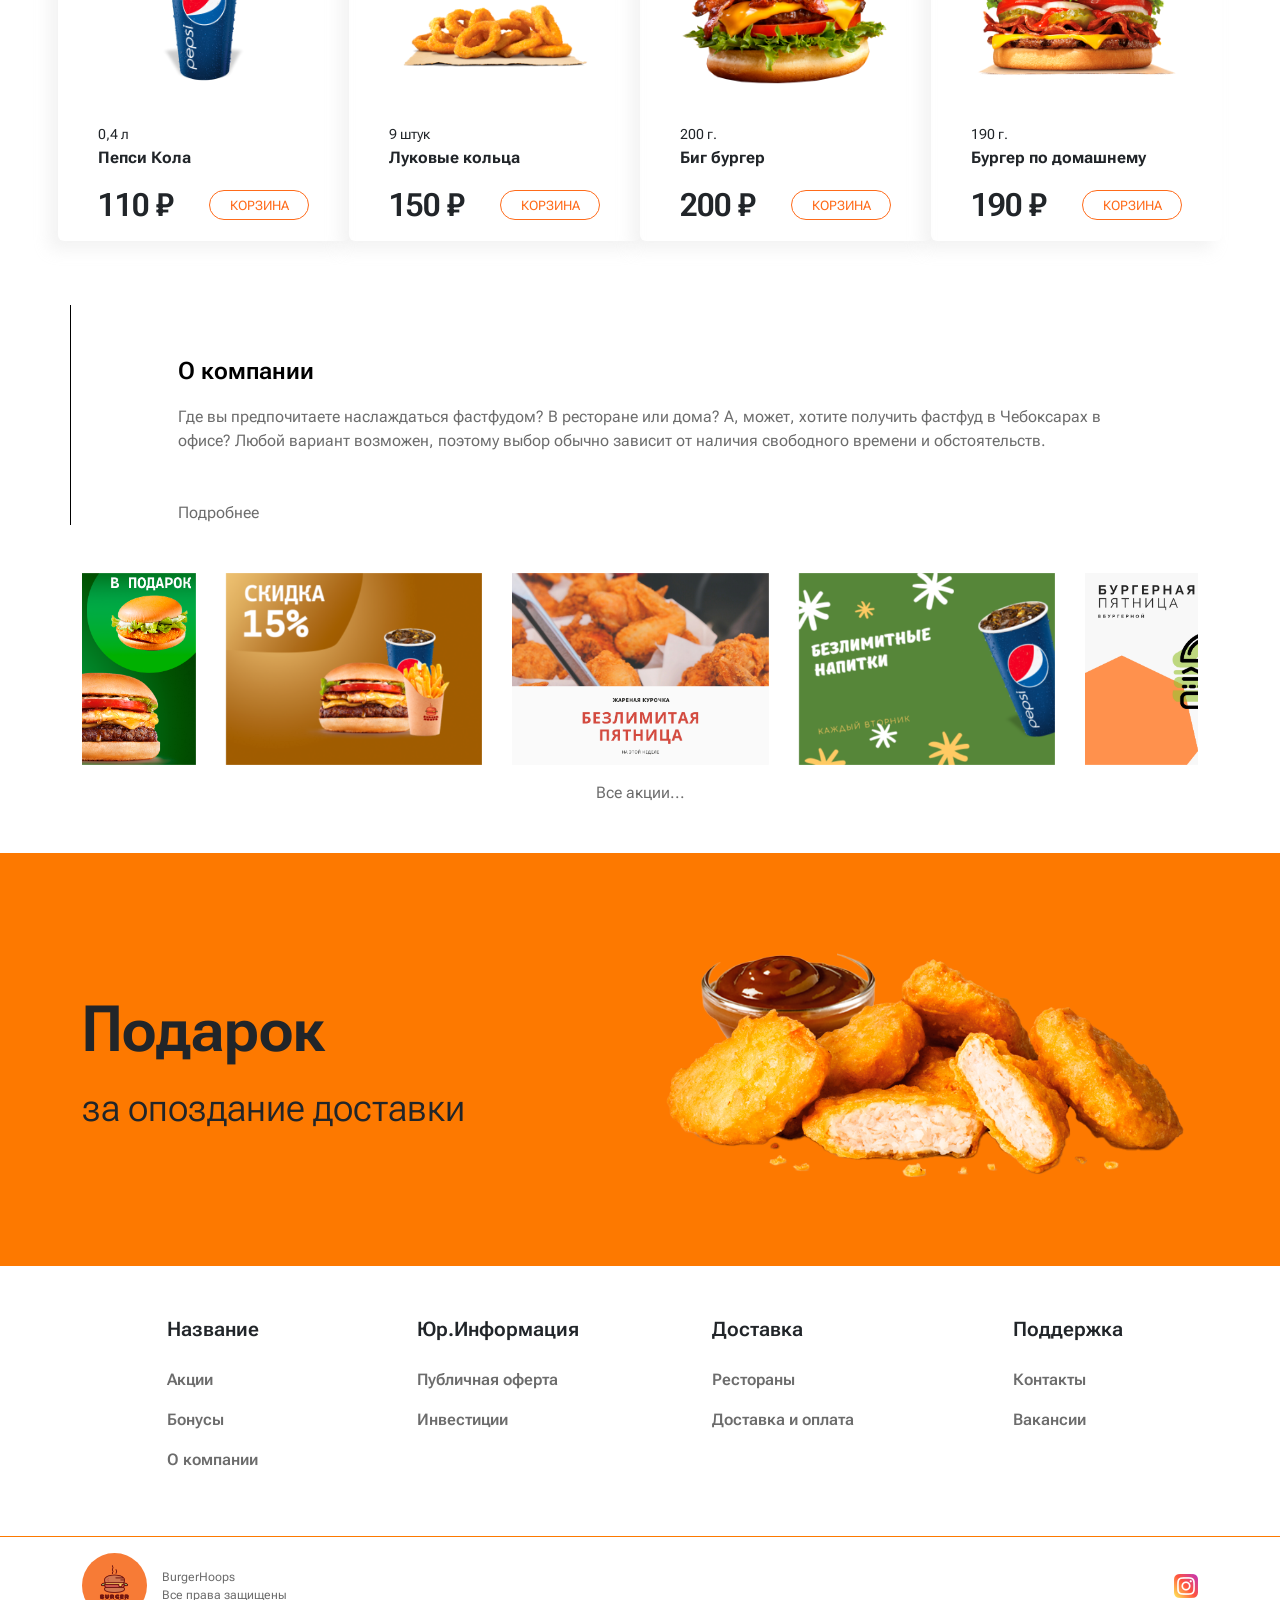
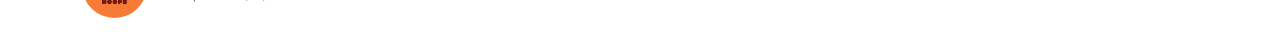
==== commit 53c7ceec: "Update index.html" ====
--- a/index.html
+++ b/index.html
@@ -106,19 +106,12 @@
         </div>
       </div>
 
-      <div class="container mt-5">
+      <div class="container-fluid pt-5">
         <div class="owl-carousel owl-theme">
-          <div class="item"><img src="img/БЕЗЛИМИТАЯПЯТНИЦА-акция.png" alt=""></div>
-          <div class="item"><img src="img/БезлИМИТНЫЕНАПИТКИ-акция.png" alt=""></div>
-          <div class="item"><img src="img/Бургернаяпятница-акция.png" alt=""></div>
-          <div class="item"><img src="img/Бургер+пепсиакция.png" alt=""></div>
-          <div class="item"><img src="img/Колечки+фриакция.png" alt=""></div>
-          <div class="item"><img src="img/Припокупке2бургеровподарокакция.png" alt=""></div>
-          <div class="item"><img src="img/Комбоакция.png" alt=""></div>
-      </div>
-      <div class="row justify-content-center pt-3">
-        <div class="col-lg-2" style="text-align:center"><a href="page/stock.html">Все акции...</a></div>
-      </div>
+          <div class="item"><img src="img/Слайдер1.png" alt=""></div>
+          <div class="item"><img src="img/Слайдер2.png" alt=""></div>
+          <div class="item"><img src="img/Слайдер3.png" alt=""></div>
+        </div>
       </div>
 
       <div class="container pt-5">
